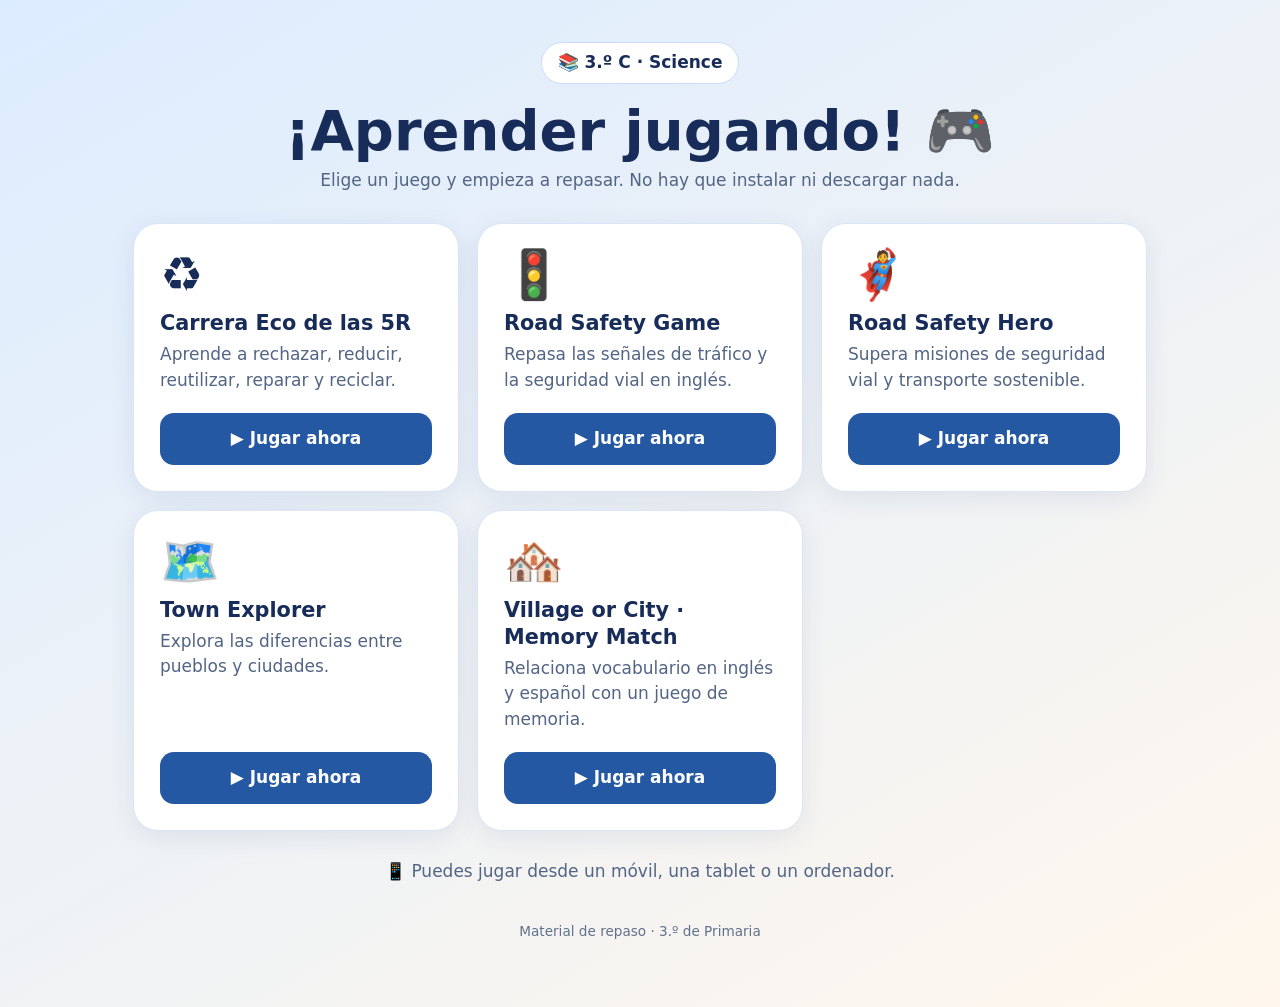
==== index.html @ 0ff197f5 "Añadir portada de juegos de Science 3C" ====
<!doctype html>
<html lang="es">
<head>
<meta charset="utf-8">
<meta name="viewport" content="width=device-width, initial-scale=1,viewport-fit=cover">
<meta name="theme-color" content="#172c58">
<meta name="description" content="Cinco juegos de repaso de Science para 3.º de Primaria">
<title>Juegos de Science · 3.º C</title>
<style>
*{box-sizing:border-box}body{margin:0;min-height:100vh;background:linear-gradient(150deg,#dcecff,#fff7ed);font:17px/1.5 system-ui,-apple-system,"Segoe UI",sans-serif;color:#172c58}.wrap{max-width:1050px;margin:auto;padding:30px 18px 65px}header{text-align:center;margin:12px 0 30px}.pill{display:inline-block;background:#fff;border:1px solid #c9dcfb;border-radius:50px;padding:7px 16px;font-weight:700}h1{font-size:clamp(2rem,6vw,3.5rem);margin:15px 0 5px;line-height:1.15}header p{color:#536584;margin:0}.grid{display:grid;grid-template-columns:repeat(auto-fit,minmax(min(100%,285px),1fr));gap:18px}.card{background:#fff;padding:26px;border-radius:25px;border:1px solid #dce5f5;box-shadow:0 6px 26px #1a3d7016;display:flex;flex-direction:column}.emoji{font-size:3rem;line-height:1}h2{font-size:1.3rem;line-height:1.3;margin:12px 0 5px}.card p{margin:0 0 20px;color:#536584;flex:1}.card a{display:block;text-align:center;background:#2458a2;border-radius:14px;color:#fff;text-decoration:none;font-weight:800;padding:13px;min-height:50px}.card a:hover{background:#184681}.card a:focus-visible{outline:4px solid #ffad32;outline-offset:3px}.tip{text-align:center;color:#536584;margin-top:28px}footer{text-align:center;font-size:.85rem;color:#61718b;padding-top:20px}
</style>
</head>
<body>
<main class="wrap">
<header><span class="pill">📚 3.º C · Science</span><h1>¡Aprender jugando! 🎮</h1><p>Elige un juego y empieza a repasar. No hay que instalar ni descargar nada.</p></header>
<section class="grid" aria-label="Juegos de repaso">
<article class="card"><span class="emoji" aria-hidden="true">♻️</span><h2>Carrera Eco de las 5R</h2><p>Aprende a rechazar, reducir, reutilizar, reparar y reciclar.</p><a href="./carrera-eco-5r.html">▶ Jugar ahora</a></article>
<article class="card"><span class="emoji" aria-hidden="true">🚦</span><h2>Road Safety Game</h2><p>Repasa las señales de tráfico y la seguridad vial en inglés.</p><a href="./road-safety-game.html">▶ Jugar ahora</a></article>
<article class="card"><span class="emoji" aria-hidden="true">🦸</span><h2>Road Safety Hero</h2><p>Supera misiones de seguridad vial y transporte sostenible.</p><a href="./road-safety-hero.html">▶ Jugar ahora</a></article>
<article class="card"><span class="emoji" aria-hidden="true">🗺️</span><h2>Town Explorer</h2><p>Explora las diferencias entre pueblos y ciudades.</p><a href="./town-explorer.html">▶ Jugar ahora</a></article>
<article class="card"><span class="emoji" aria-hidden="true">🏘️</span><h2>Village or City · Memory Match</h2><p>Relaciona vocabulario en inglés y español con un juego de memoria.</p><a href="./village-city-memory.html">▶ Jugar ahora</a></article>
</section>
<p class="tip">📱 Puedes jugar desde un móvil, una tablet o un ordenador.</p>
<footer>Material de repaso · 3.º de Primaria</footer>
</main></body></html>
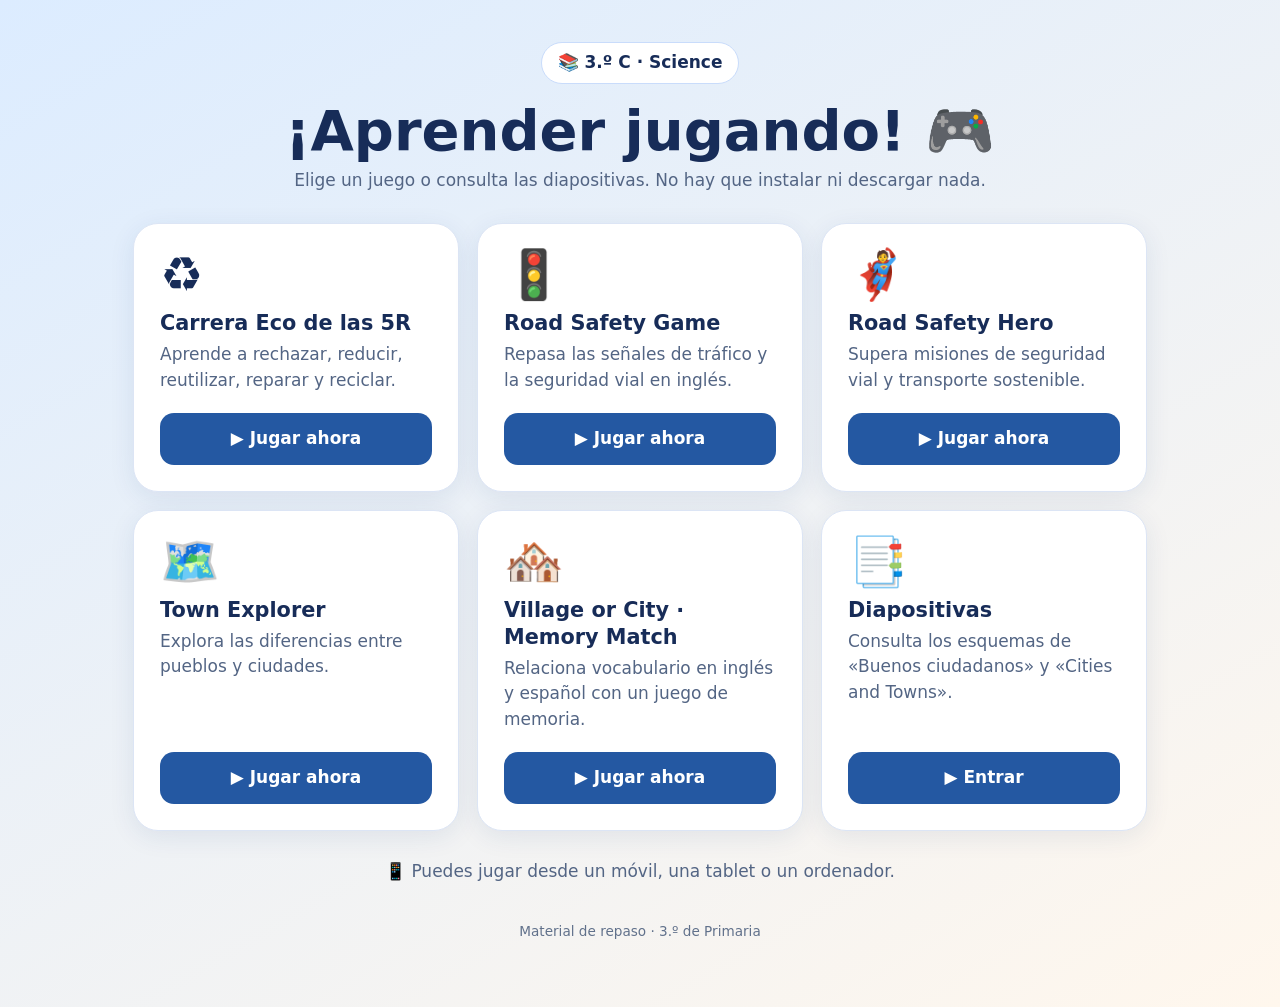
==== commit 59879451: "Add Science slides page and Diapositivas menu option" ====
--- a/index.html
+++ b/index.html
@@ -12,13 +12,14 @@
 </head>
 <body>
 <main class="wrap">
-<header><span class="pill">📚 3.º C · Science</span><h1>¡Aprender jugando! 🎮</h1><p>Elige un juego y empieza a repasar. No hay que instalar ni descargar nada.</p></header>
+<header><span class="pill">📚 3.º C · Science</span><h1>¡Aprender jugando! 🎮</h1><p>Elige un juego o consulta las diapositivas. No hay que instalar ni descargar nada.</p></header>
 <section class="grid" aria-label="Juegos de repaso">
 <article class="card"><span class="emoji" aria-hidden="true">♻️</span><h2>Carrera Eco de las 5R</h2><p>Aprende a rechazar, reducir, reutilizar, reparar y reciclar.</p><a href="./carrera-eco-5r.html">▶ Jugar ahora</a></article>
 <article class="card"><span class="emoji" aria-hidden="true">🚦</span><h2>Road Safety Game</h2><p>Repasa las señales de tráfico y la seguridad vial en inglés.</p><a href="./road-safety-game.html">▶ Jugar ahora</a></article>
 <article class="card"><span class="emoji" aria-hidden="true">🦸</span><h2>Road Safety Hero</h2><p>Supera misiones de seguridad vial y transporte sostenible.</p><a href="./road-safety-hero.html">▶ Jugar ahora</a></article>
 <article class="card"><span class="emoji" aria-hidden="true">🗺️</span><h2>Town Explorer</h2><p>Explora las diferencias entre pueblos y ciudades.</p><a href="./town-explorer.html">▶ Jugar ahora</a></article>
 <article class="card"><span class="emoji" aria-hidden="true">🏘️</span><h2>Village or City · Memory Match</h2><p>Relaciona vocabulario en inglés y español con un juego de memoria.</p><a href="./village-city-memory.html">▶ Jugar ahora</a></article>
+<article class="card"><span class="emoji" aria-hidden="true">📑</span><h2>Diapositivas</h2><p>Consulta los esquemas de «Buenos ciudadanos» y «Cities and Towns».</p><a href="./diapositivas.html">▶ Entrar</a></article>
 </section>
 <p class="tip">📱 Puedes jugar desde un móvil, una tablet o un ordenador.</p>
 <footer>Material de repaso · 3.º de Primaria</footer>
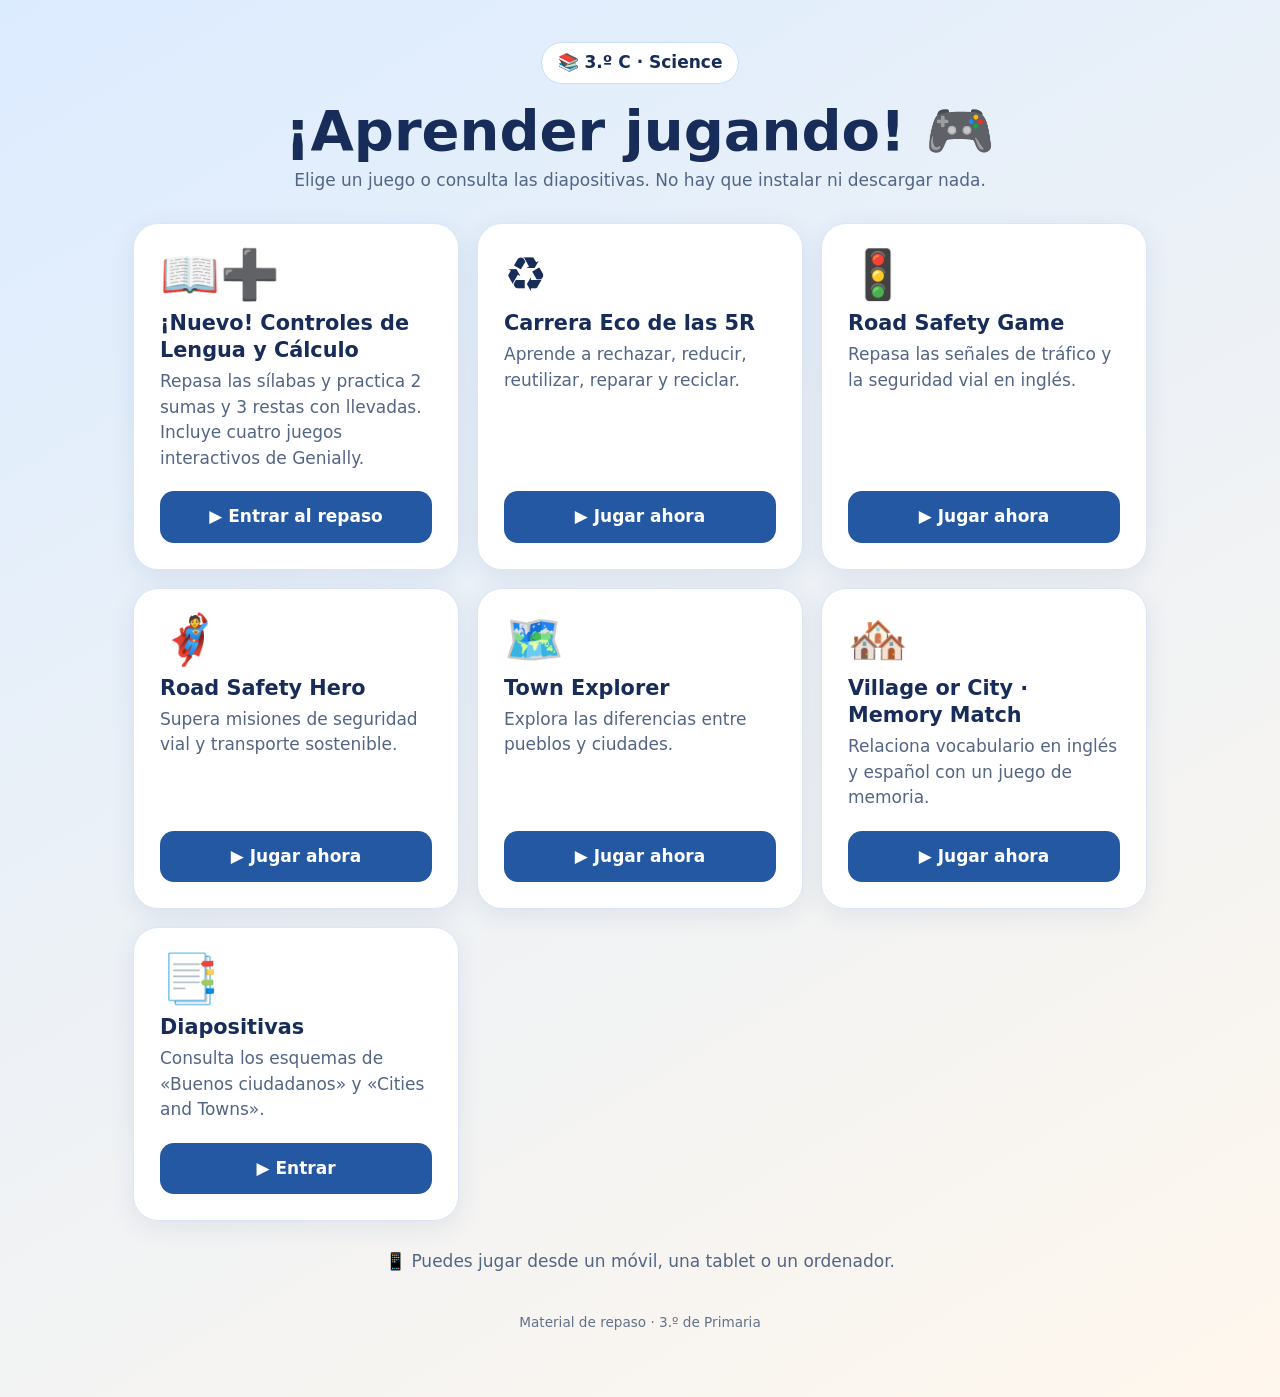
==== commit 32255b2f: "feat: link November 3C review from gameschool homepage" ====
--- a/index.html
+++ b/index.html
@@ -14,6 +14,7 @@
 <main class="wrap">
 <header><span class="pill">📚 3.º C · Science</span><h1>¡Aprender jugando! 🎮</h1><p>Elige un juego o consulta las diapositivas. No hay que instalar ni descargar nada.</p></header>
 <section class="grid" aria-label="Juegos de repaso">
+<article class="card"><span class="emoji" aria-hidden="true">📖➕</span><h2>¡Nuevo! Controles de Lengua y Cálculo</h2><p>Repasa las sílabas y practica 2 sumas y 3 restas con llevadas. Incluye cuatro juegos interactivos de Genially.</p><a href="./repaso-3c-noviembre-2026/">▶ Entrar al repaso</a></article>
 <article class="card"><span class="emoji" aria-hidden="true">♻️</span><h2>Carrera Eco de las 5R</h2><p>Aprende a rechazar, reducir, reutilizar, reparar y reciclar.</p><a href="./carrera-eco-5r.html">▶ Jugar ahora</a></article>
 <article class="card"><span class="emoji" aria-hidden="true">🚦</span><h2>Road Safety Game</h2><p>Repasa las señales de tráfico y la seguridad vial en inglés.</p><a href="./road-safety-game.html">▶ Jugar ahora</a></article>
 <article class="card"><span class="emoji" aria-hidden="true">🦸</span><h2>Road Safety Hero</h2><p>Supera misiones de seguridad vial y transporte sostenible.</p><a href="./road-safety-hero.html">▶ Jugar ahora</a></article>
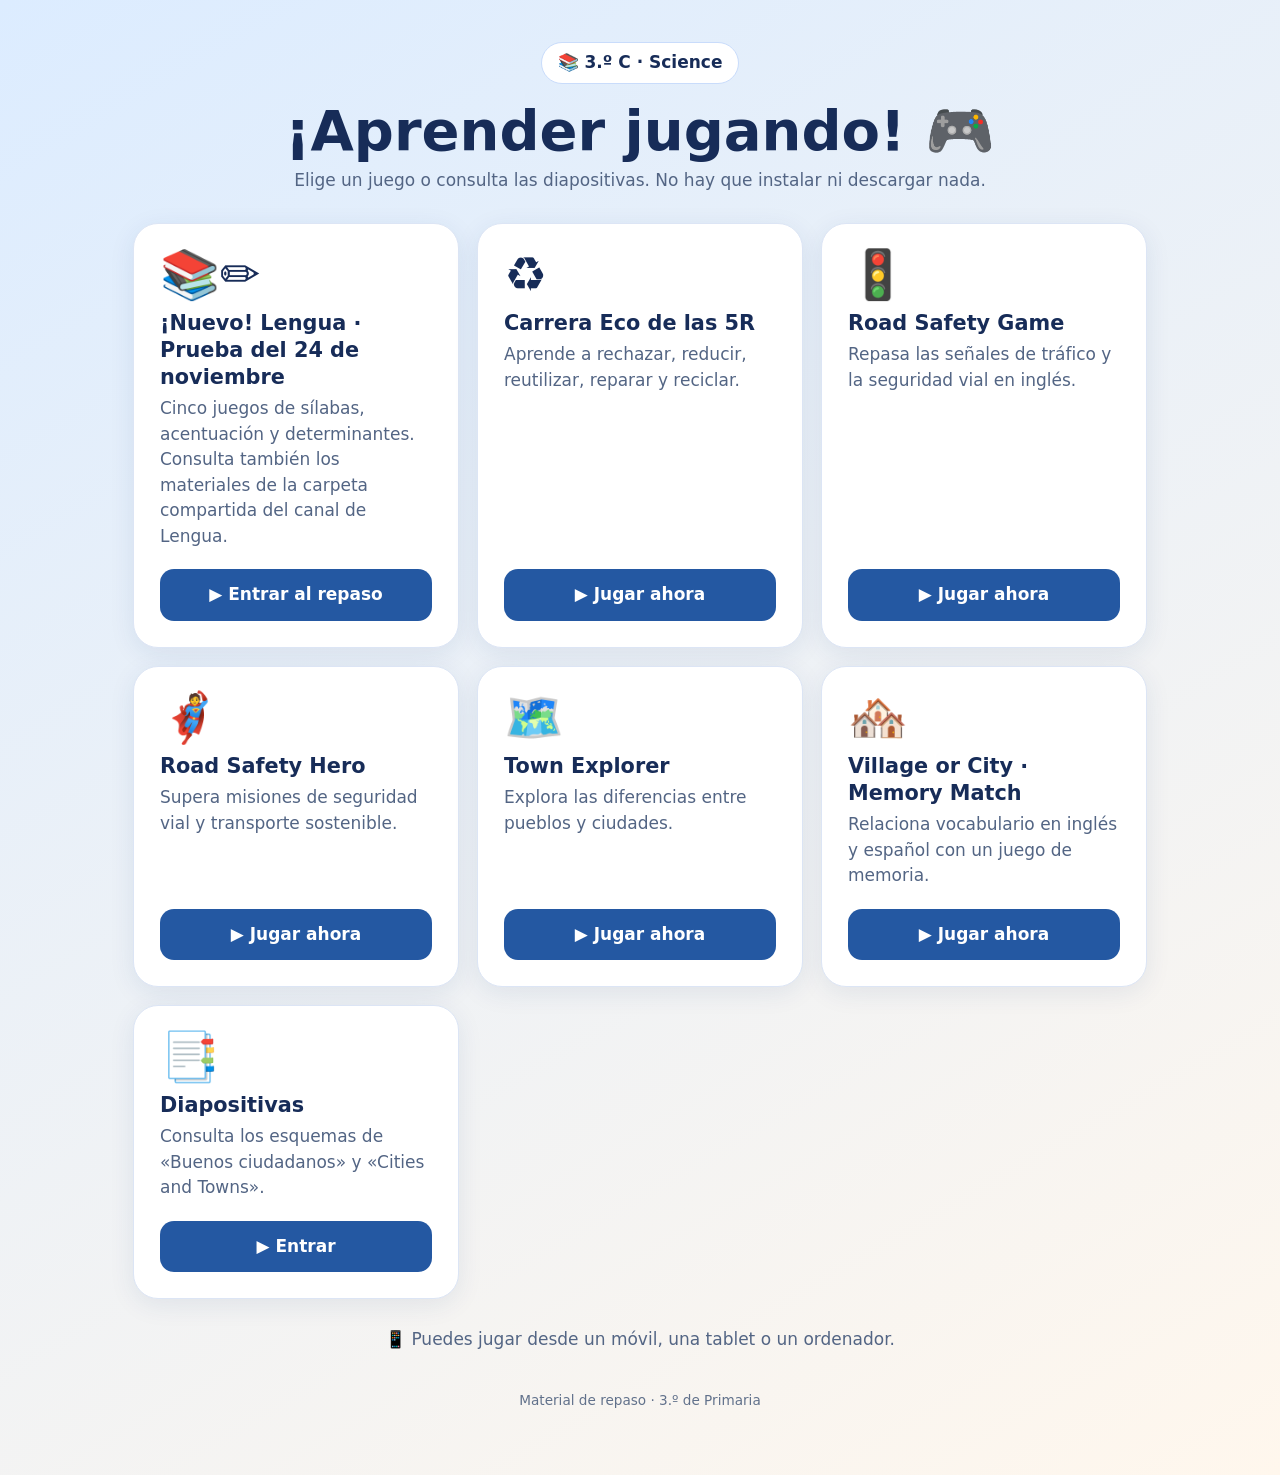
==== commit 431c3b52: "docs: destacar nuevo repaso de Lengua en portada de juegos" ====
--- a/index.html
+++ b/index.html
@@ -14,7 +14,7 @@
 <main class="wrap">
 <header><span class="pill">📚 3.º C · Science</span><h1>¡Aprender jugando! 🎮</h1><p>Elige un juego o consulta las diapositivas. No hay que instalar ni descargar nada.</p></header>
 <section class="grid" aria-label="Juegos de repaso">
-<article class="card"><span class="emoji" aria-hidden="true">📖➕</span><h2>¡Nuevo! Controles de Lengua y Cálculo</h2><p>Repasa las sílabas y practica 2 sumas y 3 restas con llevadas. Incluye cuatro juegos interactivos de Genially.</p><a href="./repaso-3c-noviembre-2026/">▶ Entrar al repaso</a></article>
+<article class="card"><span class="emoji" aria-hidden="true">📚✏️</span><h2>¡Nuevo! Lengua · Prueba del 24 de noviembre</h2><p>Cinco juegos de sílabas, acentuación y determinantes. Consulta también los materiales de la carpeta compartida del canal de Lengua.</p><a href="./repaso-3c-noviembre-2026/">▶ Entrar al repaso</a></article>
 <article class="card"><span class="emoji" aria-hidden="true">♻️</span><h2>Carrera Eco de las 5R</h2><p>Aprende a rechazar, reducir, reutilizar, reparar y reciclar.</p><a href="./carrera-eco-5r.html">▶ Jugar ahora</a></article>
 <article class="card"><span class="emoji" aria-hidden="true">🚦</span><h2>Road Safety Game</h2><p>Repasa las señales de tráfico y la seguridad vial en inglés.</p><a href="./road-safety-game.html">▶ Jugar ahora</a></article>
 <article class="card"><span class="emoji" aria-hidden="true">🦸</span><h2>Road Safety Hero</h2><p>Supera misiones de seguridad vial y transporte sostenible.</p><a href="./road-safety-hero.html">▶ Jugar ahora</a></article>
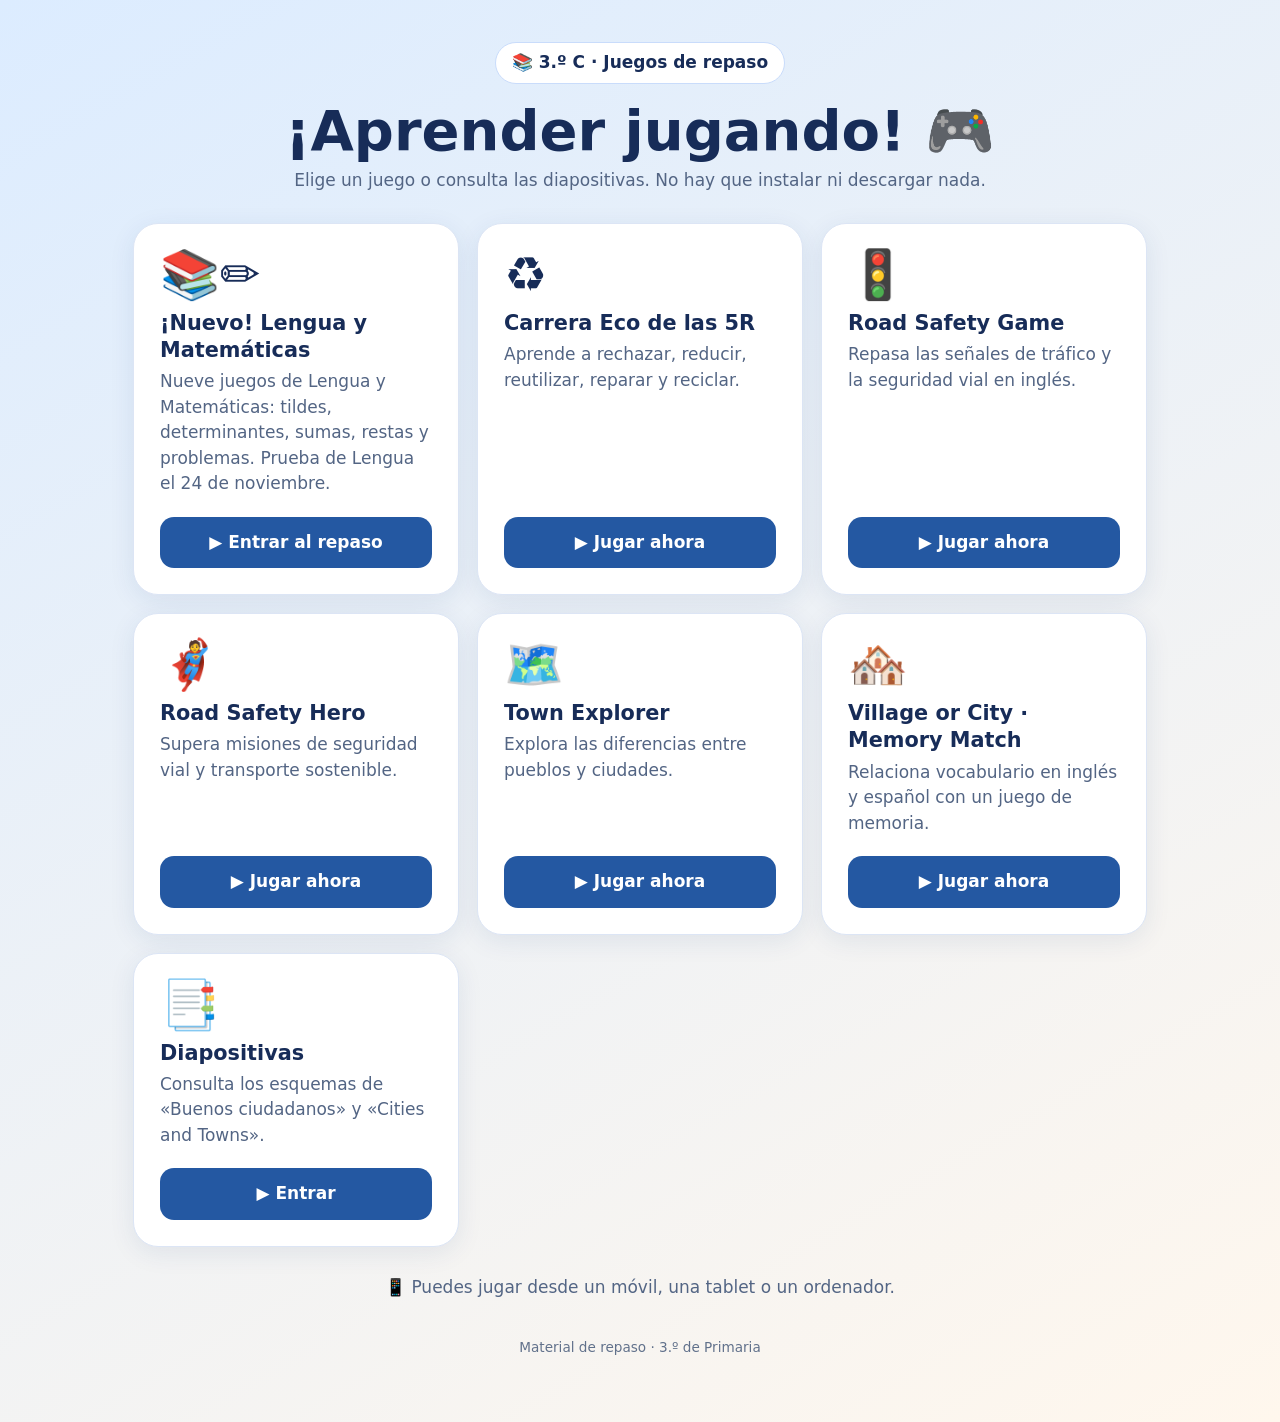
==== commit 1491396e: "docs: destacar juegos de Lengua y Matemáticas en la portada" ====
--- a/index.html
+++ b/index.html
@@ -4,17 +4,17 @@
 <meta charset="utf-8">
 <meta name="viewport" content="width=device-width, initial-scale=1,viewport-fit=cover">
 <meta name="theme-color" content="#172c58">
-<meta name="description" content="Cinco juegos de repaso de Science para 3.º de Primaria">
-<title>Juegos de Science · 3.º C</title>
+<meta name="description" content="Juegos de repaso de Science, Lengua y Matemáticas para 3.º de Primaria">
+<title>Juegos de repaso · 3.º C</title>
 <style>
 *{box-sizing:border-box}body{margin:0;min-height:100vh;background:linear-gradient(150deg,#dcecff,#fff7ed);font:17px/1.5 system-ui,-apple-system,"Segoe UI",sans-serif;color:#172c58}.wrap{max-width:1050px;margin:auto;padding:30px 18px 65px}header{text-align:center;margin:12px 0 30px}.pill{display:inline-block;background:#fff;border:1px solid #c9dcfb;border-radius:50px;padding:7px 16px;font-weight:700}h1{font-size:clamp(2rem,6vw,3.5rem);margin:15px 0 5px;line-height:1.15}header p{color:#536584;margin:0}.grid{display:grid;grid-template-columns:repeat(auto-fit,minmax(min(100%,285px),1fr));gap:18px}.card{background:#fff;padding:26px;border-radius:25px;border:1px solid #dce5f5;box-shadow:0 6px 26px #1a3d7016;display:flex;flex-direction:column}.emoji{font-size:3rem;line-height:1}h2{font-size:1.3rem;line-height:1.3;margin:12px 0 5px}.card p{margin:0 0 20px;color:#536584;flex:1}.card a{display:block;text-align:center;background:#2458a2;border-radius:14px;color:#fff;text-decoration:none;font-weight:800;padding:13px;min-height:50px}.card a:hover{background:#184681}.card a:focus-visible{outline:4px solid #ffad32;outline-offset:3px}.tip{text-align:center;color:#536584;margin-top:28px}footer{text-align:center;font-size:.85rem;color:#61718b;padding-top:20px}
 </style>
 </head>
 <body>
 <main class="wrap">
-<header><span class="pill">📚 3.º C · Science</span><h1>¡Aprender jugando! 🎮</h1><p>Elige un juego o consulta las diapositivas. No hay que instalar ni descargar nada.</p></header>
+<header><span class="pill">📚 3.º C · Juegos de repaso</span><h1>¡Aprender jugando! 🎮</h1><p>Elige un juego o consulta las diapositivas. No hay que instalar ni descargar nada.</p></header>
 <section class="grid" aria-label="Juegos de repaso">
-<article class="card"><span class="emoji" aria-hidden="true">📚✏️</span><h2>¡Nuevo! Lengua · Prueba del 24 de noviembre</h2><p>Cinco juegos de sílabas, acentuación y determinantes. Consulta también los materiales de la carpeta compartida del canal de Lengua.</p><a href="./repaso-3c-noviembre-2026/">▶ Entrar al repaso</a></article>
+<article class="card"><span class="emoji" aria-hidden="true">📚✏️</span><h2>¡Nuevo! Lengua y Matemáticas</h2><p>Nueve juegos de Lengua y Matemáticas: tildes, determinantes, sumas, restas y problemas. Prueba de Lengua el 24 de noviembre.</p><a href="./repaso-3c-noviembre-2026/">▶ Entrar al repaso</a></article>
 <article class="card"><span class="emoji" aria-hidden="true">♻️</span><h2>Carrera Eco de las 5R</h2><p>Aprende a rechazar, reducir, reutilizar, reparar y reciclar.</p><a href="./carrera-eco-5r.html">▶ Jugar ahora</a></article>
 <article class="card"><span class="emoji" aria-hidden="true">🚦</span><h2>Road Safety Game</h2><p>Repasa las señales de tráfico y la seguridad vial en inglés.</p><a href="./road-safety-game.html">▶ Jugar ahora</a></article>
 <article class="card"><span class="emoji" aria-hidden="true">🦸</span><h2>Road Safety Hero</h2><p>Supera misiones de seguridad vial y transporte sostenible.</p><a href="./road-safety-hero.html">▶ Jugar ahora</a></article>
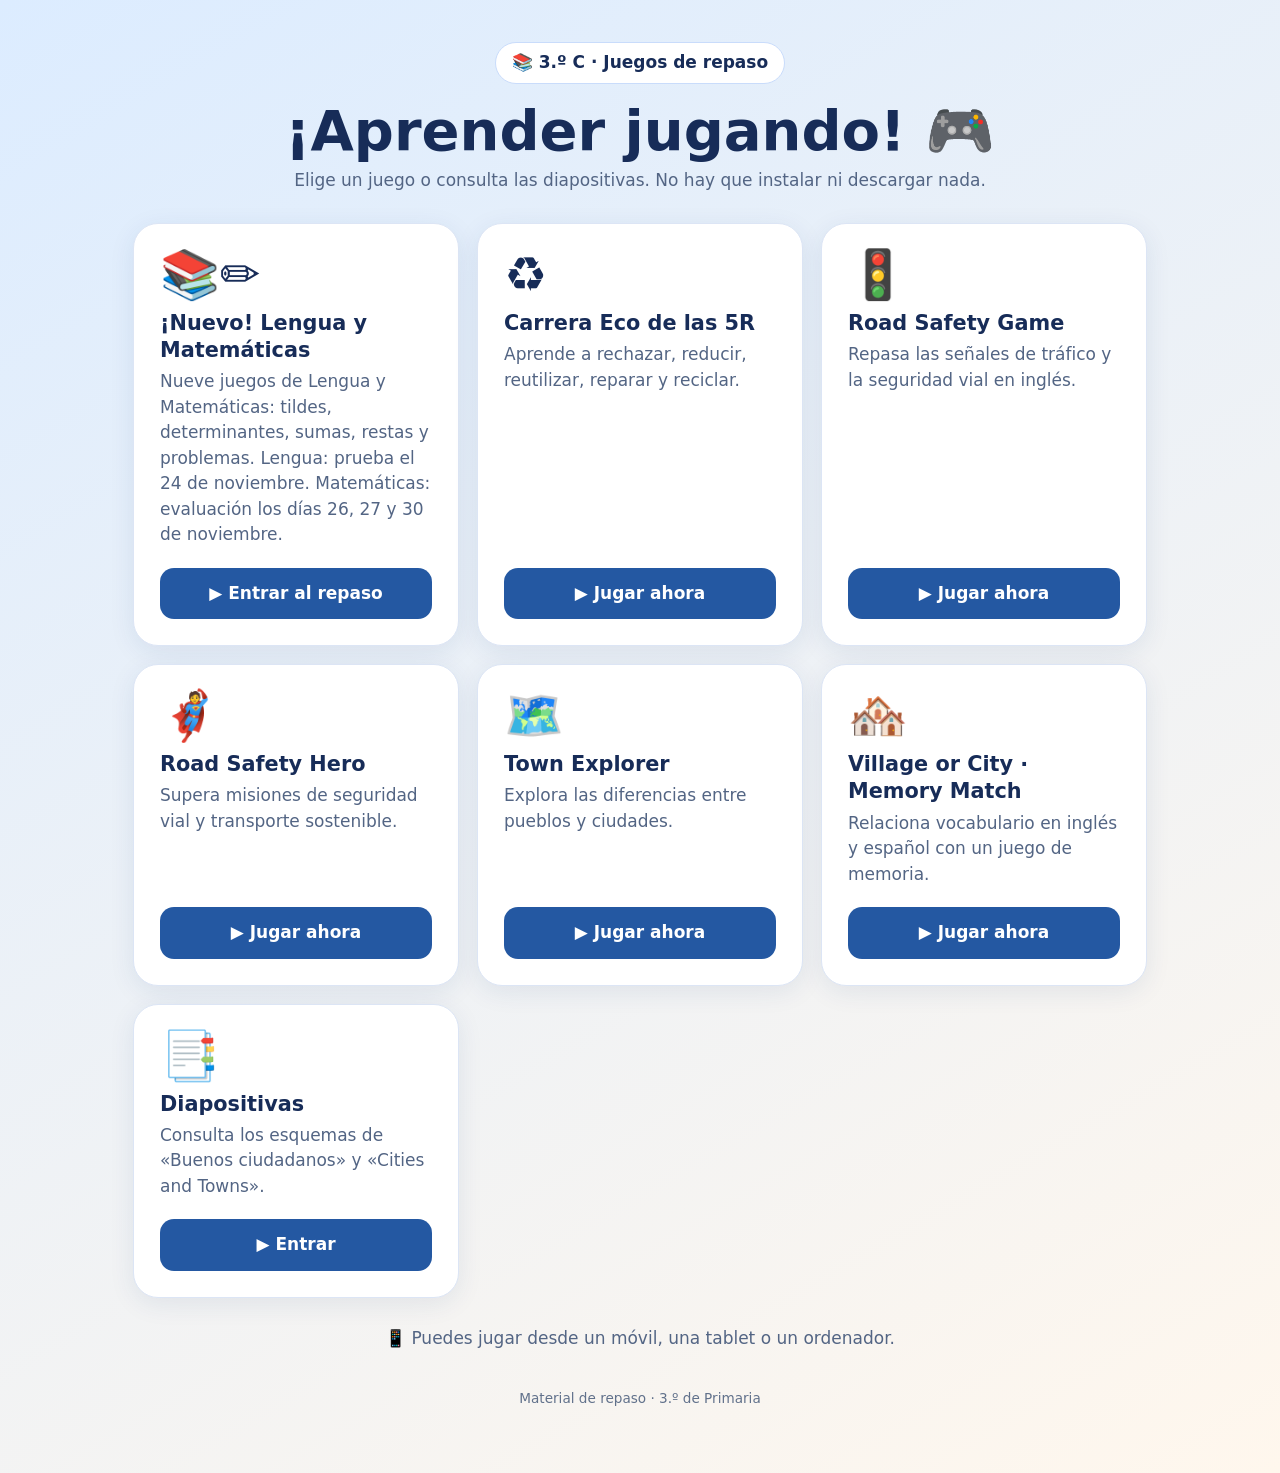
==== commit 209e502b: "docs: indicar fechas de evaluación de ambas asignaturas" ====
--- a/index.html
+++ b/index.html
@@ -14,7 +14,7 @@
 <main class="wrap">
 <header><span class="pill">📚 3.º C · Juegos de repaso</span><h1>¡Aprender jugando! 🎮</h1><p>Elige un juego o consulta las diapositivas. No hay que instalar ni descargar nada.</p></header>
 <section class="grid" aria-label="Juegos de repaso">
-<article class="card"><span class="emoji" aria-hidden="true">📚✏️</span><h2>¡Nuevo! Lengua y Matemáticas</h2><p>Nueve juegos de Lengua y Matemáticas: tildes, determinantes, sumas, restas y problemas. Prueba de Lengua el 24 de noviembre.</p><a href="./repaso-3c-noviembre-2026/">▶ Entrar al repaso</a></article>
+<article class="card"><span class="emoji" aria-hidden="true">📚✏️</span><h2>¡Nuevo! Lengua y Matemáticas</h2><p>Nueve juegos de Lengua y Matemáticas: tildes, determinantes, sumas, restas y problemas. Lengua: prueba el 24 de noviembre. Matemáticas: evaluación los días 26, 27 y 30 de noviembre.</p><a href="./repaso-3c-noviembre-2026/">▶ Entrar al repaso</a></article>
 <article class="card"><span class="emoji" aria-hidden="true">♻️</span><h2>Carrera Eco de las 5R</h2><p>Aprende a rechazar, reducir, reutilizar, reparar y reciclar.</p><a href="./carrera-eco-5r.html">▶ Jugar ahora</a></article>
 <article class="card"><span class="emoji" aria-hidden="true">🚦</span><h2>Road Safety Game</h2><p>Repasa las señales de tráfico y la seguridad vial en inglés.</p><a href="./road-safety-game.html">▶ Jugar ahora</a></article>
 <article class="card"><span class="emoji" aria-hidden="true">🦸</span><h2>Road Safety Hero</h2><p>Supera misiones de seguridad vial y transporte sostenible.</p><a href="./road-safety-hero.html">▶ Jugar ahora</a></article>
